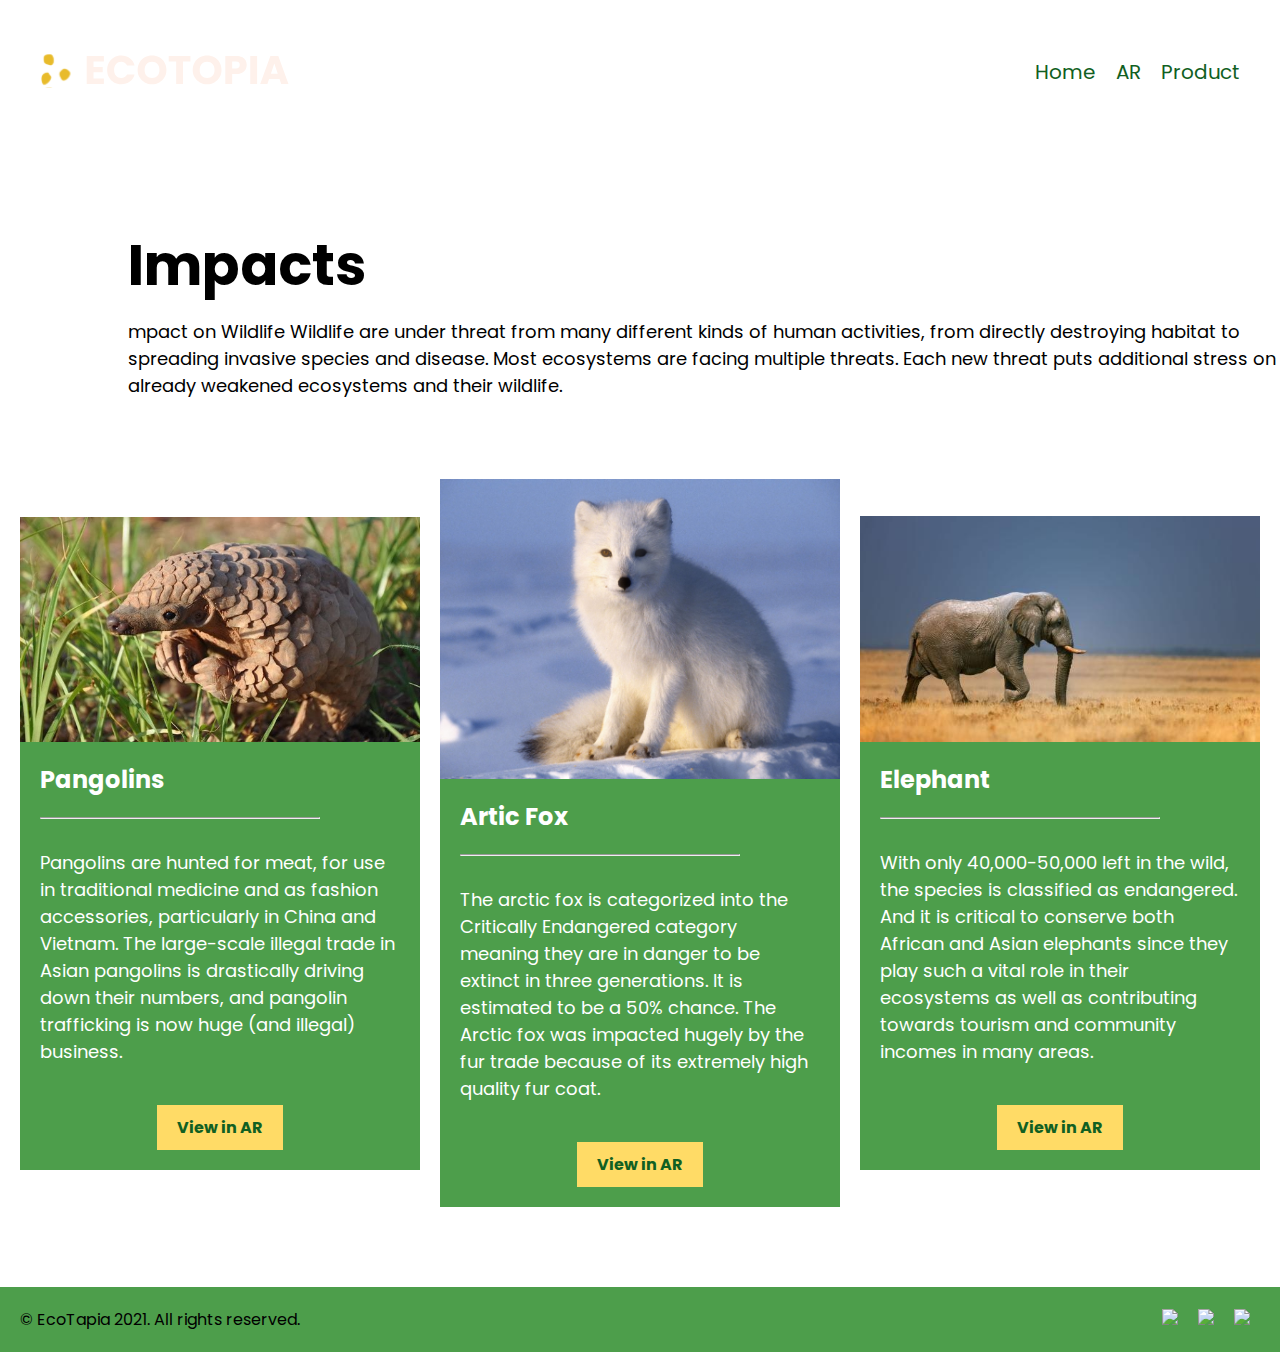
==== ar.html @ 3a3d2086 "ahhhh" ====
<!DOCTYPE html>
<html>

<head>
	<meta charset="utf-8">
	<meta name="viewport" content="width=device-width">
	<title>🚀 Reboot Rebels</title>
	<link href="style.css" rel="stylesheet" type="text/css" />
</head>

<body>
	<div class="header">
		<img src="imgs/logo.svg" alt="logo">
        <ul>
          <li><a href="index.html">Home</a></li>
          <li><a href="#">AR</a></li>
          <li><a href="/projects.html">Product</a></li>
        </ul>
      </div>

  <div class="ar">
    <h1>Impacts</h1>
    <p>mpact on Wildlife
      Wildlife are under threat from many different kinds of human activities, from directly destroying habitat to spreading invasive species and disease. Most ecosystems are facing multiple threats. Each new threat puts additional stress on already weakened ecosystems and their wildlife.</p>
  </div>
  <div class="cards flex">
    <div class="card">
      <img src="imgs/pangolins.jpg" alt="">
      <h2>Pangolins</h2>
      <hr>
      <p>Pangolins are hunted for meat, for use in traditional medicine and as fashion accessories, particularly in China and Vietnam. The large-scale illegal trade in Asian pangolins is drastically driving down their numbers, and pangolin trafficking is now huge (and illegal) business.</p>
      <div class="btn"><a href="https://go.echoar.xyz/2oWa">View in AR</a></div>
    </div>

    <div class="card">
      <img src="imgs/fox.png" alt="">
      <h2>Artic Fox</h2>
      <hr>
      <p>The arctic fox is categorized into the Critically Endangered category meaning they are in danger to be extinct in three generations. It is estimated to be a 50% chance. The Arctic fox was impacted hugely by the fur trade because of its extremely high quality fur coat.</p>
      <div class="btn"><a href="https://go.echoar.xyz/7c1h">View in AR</a></div>
    </div>

    <div class="card">
      <img src="imgs/elephant.jpg" alt="">
      <h2>Elephant</h2>
      <hr>
      <p>With only 40,000-50,000 left in the wild, the species is classified as endangered. And it is critical to conserve both African and Asian elephants since they play such a vital role in their ecosystems as well as contributing towards tourism and community incomes in many areas.</p>
      <div class="btn"><a href="https://go.echoar.xyz/GME2">View in AR</a></div>
    </div>
  </div>
   <div class="footer flex">
      <div class="copyright">© EcoTapia 2021. All rights reserved.</div>
      <div class="socials flex">
        <a href=""><img src="https://img.icons8.com/material-outlined/48/000000/github.png"/></a>
        <a href=""><img src="https://img.icons8.com/ios-filled/50/000000/twitter.png"/></a>
        <a href=""><img src="https://img.icons8.com/material-rounded/48/000000/discord-logo.png"/></a>
      </div>
</body>
</html>
---- style.css ----
@import url('https://fonts.googleapis.com/css2?family=Poppins:wght@400;600;800&display=swap');

*, *:before, *:after{
  padding: 0;
  margin: 0;
  box-sizing: border-box;
}

/* COLORS */
:root {
  --white: #ffffff;
  --yellow:#FFDB66;
  --green:#4D9E4B;
  --darkgreen:#116022;
  --lightpeach:#FEF1EB;
  --black: #000000;
}

body{
  width: 100%;
  height: 100%;
  overflow-x: hidden;
  font-family: 'Poppins', sans-serif;
}

.flex{
  display: flex;
  align-items: center;
  justify-items: center;
  flex-wrap: wrap;
}

/* HERO */

.hero{
  width: 100%;
  height: 90vh;
  background: linear-gradient(#16161690,#16161690), url("imgs/herobg.jpg");;
  background-size: cover;
  background-position: center;
}

/* HEADER */

.header{
  width: 100%;
  display: flex;
  padding: 40px;
  flex-wrap: wrap;
  align-items: center;
  justify-content: space-between;

}

ul{
  display: inline-flex;
  list-style: none;
  gap: 20px;
  font-size: 20px;
  color: var(--green);
  transition: .3s ease-in-out;
}

li:hover{
  cursor: pointer;
  text-decoration: underline;
}

/* ABOUT */

.about,.features,.ar {
  padding-left: 10%; 
  margin-top: 5em;
}
.about {color: var(--lightpeach);}
.about p{max-width: 900px;}

h1{font-size: 3.5rem;}

p{
  font-size:18px;
  margin: 10px 0 20px 0;
}

.btn{
  padding: 10px 20px;
  background: var(--yellow);
  color: var(--darkgreen);
  display: inline-block;
  font-weight: bold;
  cursor: pointer;
}
a{
  color: var(--darkgreen);
  text-decoration: none;
}

.btn:hover{
  color: var(--green);
  transform: .3s ease-in;
  box-shadow: 5px 5px 0px var(--darkgreen);
}

.why{
  padding-left: 10%; 
  margin-top: 5em;
  color: var(--yellow);
  position: relative;
}

.why p{
  color: var(--black);
  max-width: 600px;
}

.why img{
  display: inline-block;
  position: relative;
  width: 400px;
  margin: 0 auto;
}

/* FEATURES */

.features{
  background: var(--yellow);
  height: 100%;
  padding-top: 5%;
}

.fets{
  padding: 5% 0;
  gap: 30px;
}

.feature{
  max-width: 400px;
}

/* CARDS */
.cards{
 gap: 20px;
 justify-content: center;
 margin: 5em auto;
}

hr{
  width: 70%;
  margin-left:20px;
  color: var(--darkgreen);
  }

.card{
  max-width: 400px;
  height: 100%;
  background: var(--green);
  display: flex;
  flex-direction: column;
  gap: 20px;
  color: var(--white);
}

.card h2, .card p{
  padding: 0 20px;
}

.cards .btn{
  display: inline-block;
  margin: 0 auto;
  margin-bottom: 20px;
}

/* FOOTER */

.footer{
  background: var(--green);
  justify-content: space-between;
  padding: 20px;
}
.footer img{
  height: 30px;
  padding: 0 10px;
}

/* Media Query */

@media only screen and (min-width: 1500px) {
  .why img{
    position: absolute;
    right: 15%;
    top: 100px;
  }
}
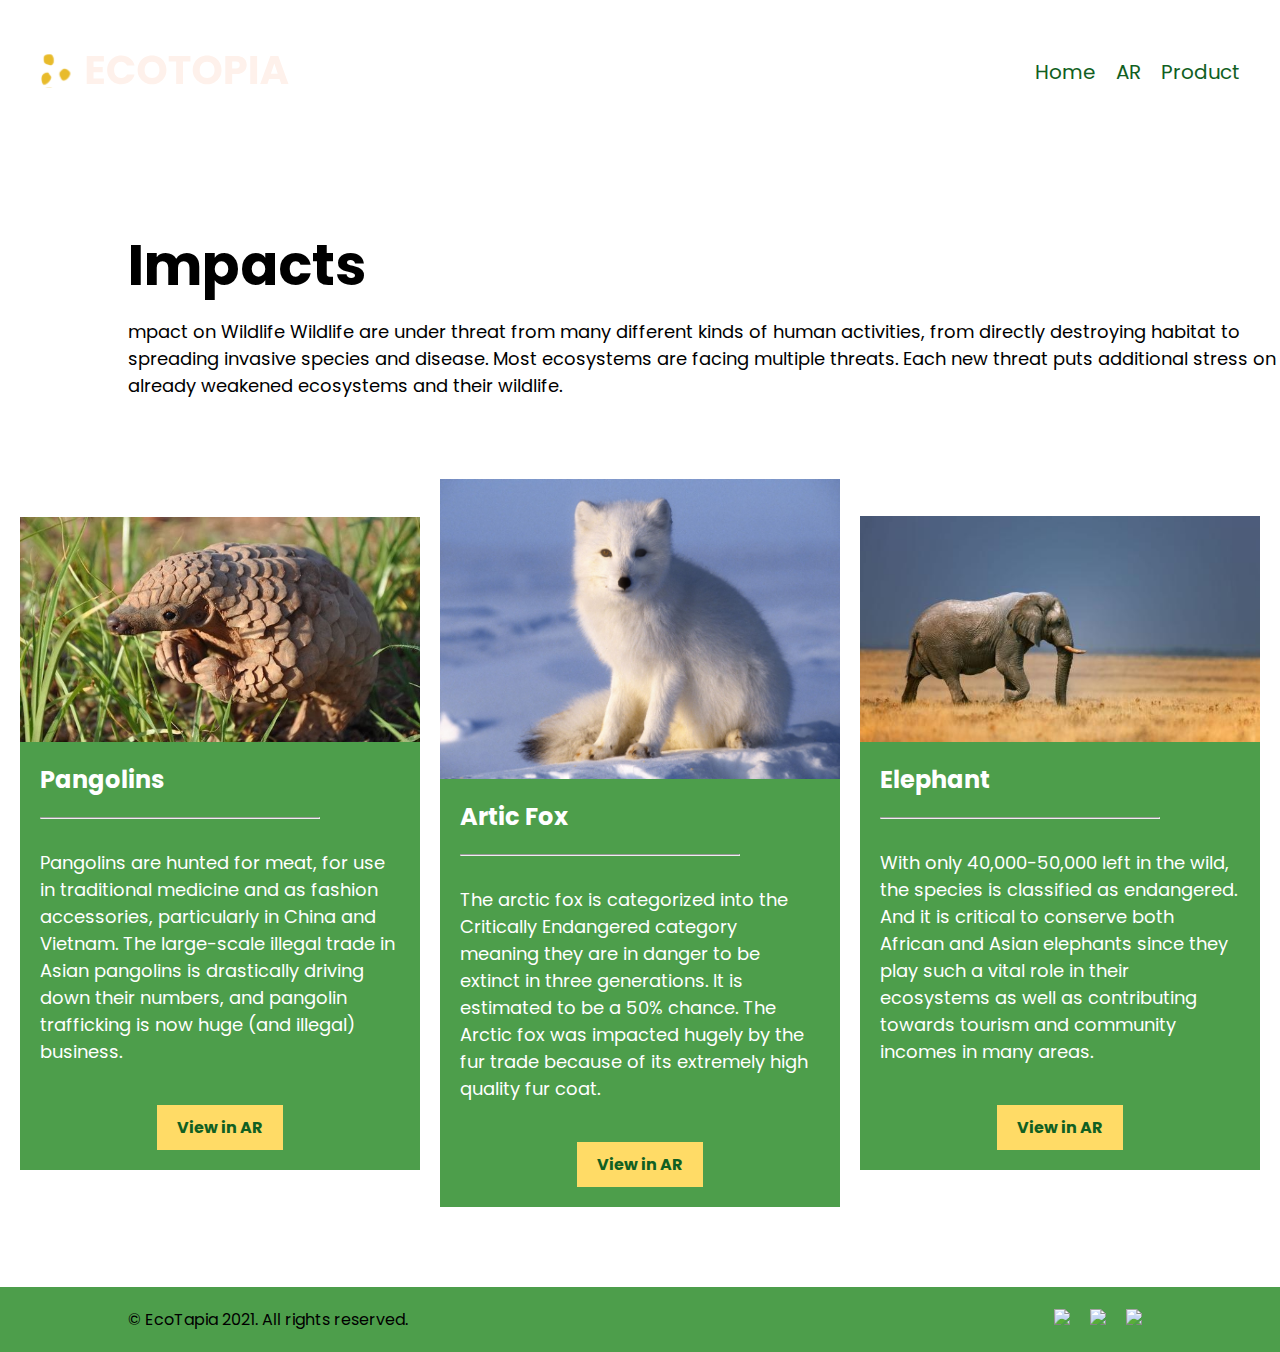
==== commit 445f6e06: "some touchups" ====
--- a/ar.html
+++ b/ar.html
@@ -14,7 +14,7 @@
         <ul>
           <li><a href="index.html">Home</a></li>
           <li><a href="#">AR</a></li>
-          <li><a href="/projects.html">Product</a></li>
+          <li><a href="/camera.html">Product</a></li>
         </ul>
       </div>
 
--- a/style.css
+++ b/style.css
@@ -131,6 +131,7 @@
 .fets{
   padding: 5% 0;
   gap: 30px;
+  align-items: flex-start;
 }
 
 .feature{
@@ -175,7 +176,7 @@
 .footer{
   background: var(--green);
   justify-content: space-between;
-  padding: 20px;
+  padding: 20px 10%;
 }
 .footer img{
   height: 30px;
